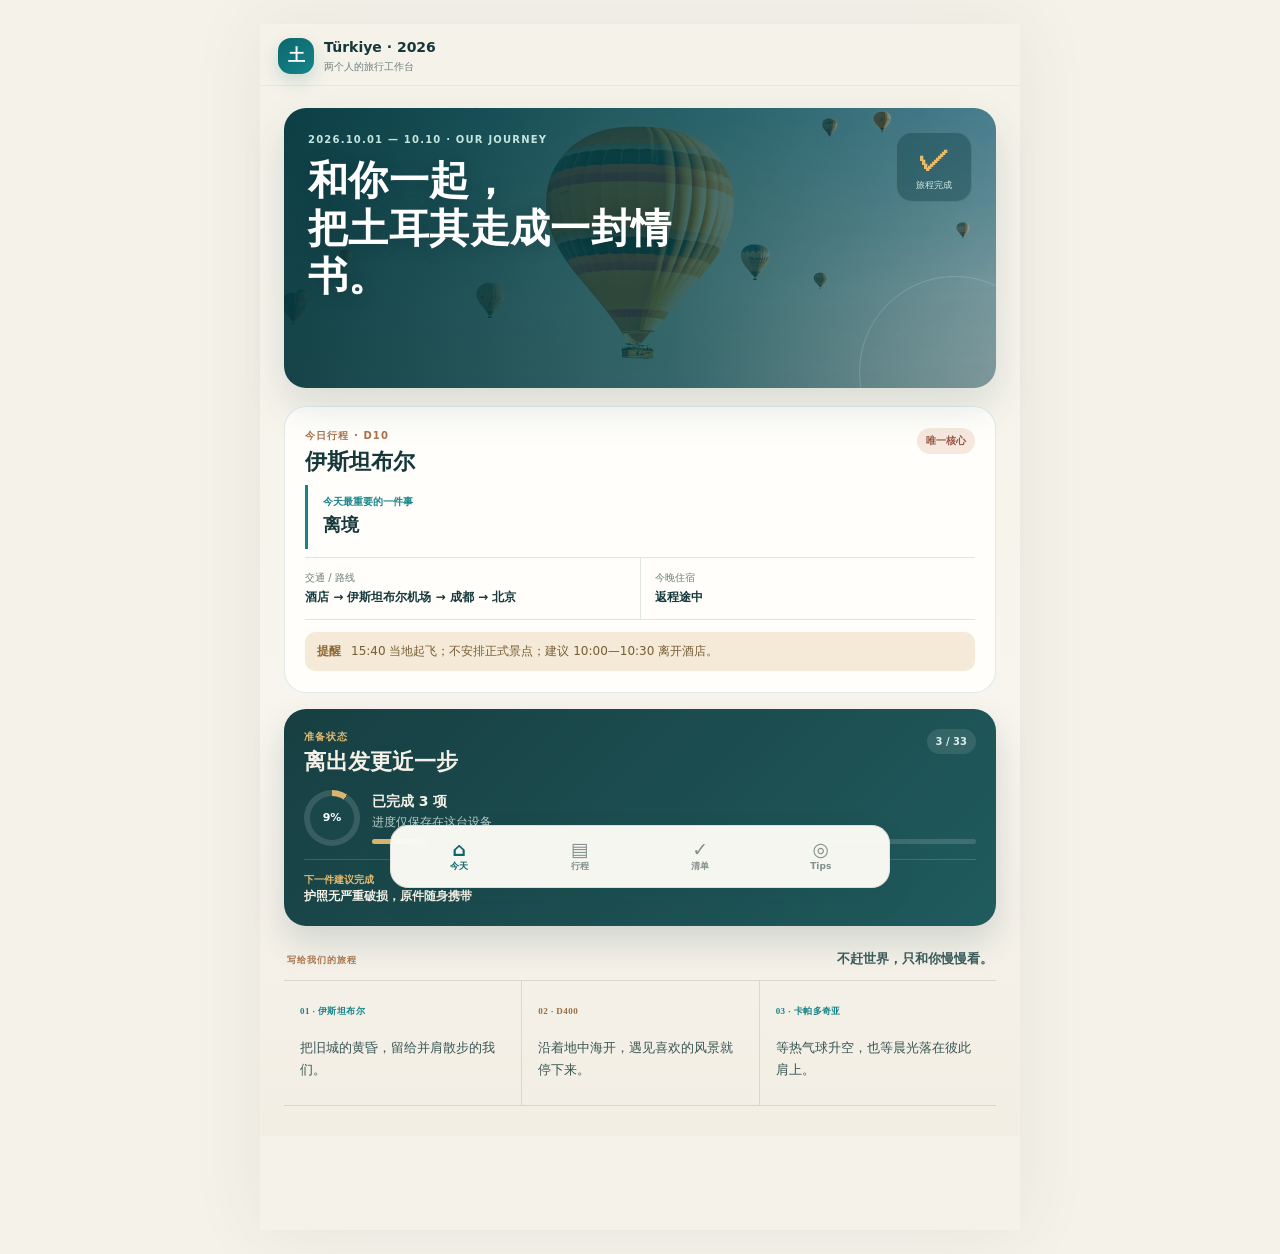
==== index.html @ 15853352 "Redesign Türkiye trip planner" ====
<!doctype html>
<html lang="zh-CN"><head>
<meta charset="utf-8"><meta name="viewport" content="width=device-width,initial-scale=1,viewport-fit=cover"><meta name="theme-color" content="#f7f3eb">
<meta name="description" content="2026 国庆土耳其双人旅行途中使用的行程、清单与随身资料工具。"><link rel="manifest" href="manifest.webmanifest"><link rel="stylesheet" href="styles.css?v=6">
<title>土耳其 2026 · 旅行工作台</title></head><body><main>
<header class="top"><div class="brand"><span class="brand-mark">土</span><div><strong>Türkiye · 2026</strong><small>两个人的旅行工作台</small></div></div></header>
<section class="screen active" id="screen-today"><div class="section">
  <div class="hero"><div class="hero-top"><div><p class="hero-kicker">2026.10.01 — 10.10 · OUR JOURNEY</p><h1>和你一起，<br>把土耳其走成一封情书。</h1></div><div class="countdown"><b id="days-left">—</b><span id="countdown-label">距出发</span></div></div></div>
  <div class="panel today-card"><div class="panel-head"><div><p class="eyebrow" id="focus-kicker">出发前预览 · D1</p><h2 id="focus-city">伊斯坦布尔</h2></div><span class="tag must">唯一核心</span></div><div class="core"><small>今天最重要的一件事</small><strong id="focus-core">初见伊斯坦布尔 + 蓝色清真寺</strong></div><div class="facts"><div class="fact"><small>交通 / 路线</small><strong id="focus-route">北京 → 伊斯坦布尔</strong></div><div class="fact"><small>今晚住宿</small><strong id="focus-stay">伊斯坦布尔 · 酒店 TBD</strong></div></div><div class="alert"><b>提醒</b><span id="focus-note">07:20 北京首都 T3 起飞；约 12:50 当地落地。</span></div></div>
  <div class="panel prep-card"><div class="panel-head"><div><p class="eyebrow">准备状态</p><h2>离出发更近一步</h2></div><span class="tag" id="home-count">—</span></div><div class="progress-row"><div class="ring" id="home-ring" data-label="0%"></div><div class="progress-copy"><strong id="home-progress-text">正在计算</strong><small>进度仅保存在这台设备</small><div class="bar"><i id="home-bar"></i></div></div></div><div class="next-task"><small>下一件建议完成</small><b id="next-task">—</b></div></div>
  <section class="trip-notes" aria-label="我们想留下的旅程">
    <div class="trip-notes-head"><span>写给我们的旅程</span><b>不赶世界，只和你慢慢看。</b></div>
    <div class="romance-grid">
      <article class="romance-tile"><small>01 · 伊斯坦布尔</small><p>把旧城的黄昏，留给并肩散步的我们。</p></article>
      <article class="romance-tile"><small>02 · D400</small><p>沿着地中海开，遇见喜欢的风景就停下来。</p></article>
      <article class="romance-tile"><small>03 · 卡帕多奇亚</small><p>等热气球升空，也等晨光落在彼此肩上。</p></article>
    </div>
  </section>
</div></section>
<section class="screen" id="screen-itinerary"><div class="page-head itinerary-head"><p class="eyebrow">ITINERARY</p><h1>十天，慢慢走进土耳其</h1><p>点选日期查看当天风景、路线与玩法；每天只守住一个最重要的体验。</p></div><div class="day-tabs-wrap"><div class="day-tabs" id="day-tabs" aria-label="选择行程日期"></div></div><div class="itinerary-shell"><div id="itinerary-stage"></div></div></section>
<section class="screen" id="screen-checklist"><div class="page-head"><p class="eyebrow">BEFORE WE GO</p><h1>出发 Checklist</h1><p>可勾选、自动保存；高风险事项优先确认。</p></div><div class="toolbar"><button class="filter active" data-filter="all">全部</button><button class="filter" data-filter="pending">只看未完成</button><button class="filter" id="expand-all">全部展开</button></div><div class="check-wrap"><div class="panel check-progress"><div class="progress-row"><div class="ring" id="check-ring" data-label="0%"></div><div class="progress-copy"><strong id="check-progress-text">—</strong><small id="check-summary">—</small><div class="bar"><i id="check-bar"></i></div></div></div></div><div id="check-groups"></div></div></section>
<section class="screen" id="screen-info"><div class="page-head"><p class="eyebrow">POCKET GUIDE</p><h1>Tips</h1><p>现金、网络、租车、天气和所有待确认事项。</p></div><div class="toolbar" id="tip-filters"></div><div class="tips-wrap"><div id="tips-list"></div><div class="panel"><div class="panel-head"><div><p class="eyebrow">逐项敲定</p><h2>出发前待确认</h2></div><span class="tag tbd" id="tbd-status">0 / 15</span></div><div class="tbd-list" id="tbd-list"></div></div></div></section>
<nav class="bottom-nav" aria-label="主要导航"><button class="nav-btn active" data-screen="today"><span>⌂</span>今天</button><button class="nav-btn" data-screen="itinerary"><span>▤</span>行程</button><button class="nav-btn" data-screen="checklist"><span>✓</span>清单</button><button class="nav-btn" data-screen="info"><span>◎</span>Tips</button></nav>
</main><div class="toast" id="toast">已复制</div><script src="app.js?v=6"></script></body></html>
---- styles.css ----
:root{--paper:#f7f3eb;--card:#fffdf8;--ink:#172f35;--muted:#6f7d7e;--line:#dfe3dd;--sea:#075d67;--sea2:#0b7c82;--sky:#dff3f1;--clay:#bc6346;--danger:#a94332;--shadow:0 12px 35px rgba(26,54,57,.08)}
*{box-sizing:border-box}html{background:#e9eee9}body{margin:0;color:var(--ink);background:var(--paper);font:14px/1.55 system-ui,-apple-system,"PingFang SC","Microsoft YaHei",sans-serif;-webkit-tap-highlight-color:transparent}button{font:inherit;color:inherit;cursor:pointer}button,a{touch-action:manipulation}main{width:100%;max-width:760px;min-height:100vh;margin:auto;padding-bottom:94px;background:var(--paper);box-shadow:0 0 70px #28444818}.screen{display:none}.screen.active{display:block}.top{position:sticky;top:0;z-index:20;display:flex;justify-content:space-between;align-items:center;padding:max(12px,env(safe-area-inset-top)) 18px 10px;background:rgba(247,243,235,.92);backdrop-filter:blur(18px);border-bottom:1px solid #ffffff80}.brand{display:flex;align-items:center;gap:10px}.brand-mark{display:grid;place-items:center;width:34px;height:34px;border-radius:12px;color:white;background:var(--sea);font-size:17px;font-weight:800}.brand strong{display:block;font-size:14px}.brand small{display:block;color:var(--muted);font-size:10px}.status{padding:5px 9px;border-radius:999px;background:var(--sky);color:var(--sea);font-size:10px;font-weight:800}.section{padding:20px 16px}.hero{margin:6px 0 16px;padding:22px;border-radius:24px;color:white;background:linear-gradient(145deg,#075d67,#0a7578);box-shadow:0 18px 44px #075d6730}.hero-top{display:flex;justify-content:space-between;gap:12px}.hero-kicker{margin:0 0 8px;color:#bce2dd;font-size:11px;font-weight:800;letter-spacing:.08em}.hero h1{max-width:410px;margin:0;font:600 clamp(27px,7vw,39px)/1.18 Georgia,"Songti SC",serif}.countdown{flex:0 0 70px;padding-top:2px;text-align:right}.countdown b{display:block;font:700 32px Georgia,serif;color:#f6cf82}.countdown span{font-size:10px;color:#cce7e3}.tripline{display:flex;align-items:center;gap:8px;margin:22px 0 0;padding-top:17px;border-top:1px solid #ffffff31;color:#dceeed;font-size:11px;overflow:auto;white-space:nowrap}.tripline i{width:18px;height:1px;background:#79b7b3}.panel{margin:0 0 14px;padding:17px;border:1px solid #e8e3d8;border-radius:20px;background:var(--card);box-shadow:var(--shadow)}.panel-head{display:flex;align-items:start;justify-content:space-between;gap:12px;margin-bottom:14px}.eyebrow{margin:0 0 4px;color:var(--clay);font-size:10px;font-weight:900;letter-spacing:.11em}.panel h2,.page-head h1{margin:0;font:650 22px/1.25 Georgia,"Songti SC",serif}.tag{display:inline-flex;align-items:center;gap:5px;padding:5px 9px;border-radius:999px;background:#edf2ed;color:#54706d;font-size:10px;font-weight:800}.tag.must{background:#f7e5dc;color:#9e422f}.tag.high{background:#f8edce;color:#8a6523}.tag.optional{background:#edf0ed;color:#65736f}.tag.tbd{background:#fff1c9;color:#855e12;border:1px solid #e9ca76}.core{padding:14px 15px;border-radius:15px;background:var(--sky)}.core small{display:block;color:var(--sea2);font-size:10px;font-weight:900}.core strong{display:block;margin-top:3px;font-size:17px}.facts{display:grid;grid-template-columns:1fr 1fr;gap:9px;margin-top:11px}.fact{min-width:0;padding:11px 12px;border-radius:13px;background:#f3f1ea}.fact small{display:block;color:var(--muted);font-size:10px}.fact strong{display:block;margin-top:3px;font-size:12px;white-space:nowrap;overflow:hidden;text-overflow:ellipsis}.alert{display:flex;gap:10px;margin-top:11px;padding:11px 12px;border-radius:13px;background:#fff2dc;color:#75551c;font-size:12px}.alert b{flex:none}.progress-row{display:flex;align-items:center;gap:12px}.ring{--p:0;display:grid;place-items:center;flex:0 0 56px;height:56px;border-radius:50%;background:conic-gradient(var(--sea2) calc(var(--p)*1%),#e4e8e3 0)}.ring:after{content:attr(data-label);display:grid;place-items:center;width:44px;height:44px;border-radius:50%;background:var(--card);font-size:11px;font-weight:900}.progress-copy{flex:1}.progress-copy strong{font-size:14px}.progress-copy small{display:block;color:var(--muted)}.bar{height:5px;margin-top:8px;border-radius:99px;background:#e4e8e3;overflow:hidden}.bar i{display:block;height:100%;background:var(--sea2);transition:width .2s}.next-task{margin-top:13px;padding-top:12px;border-top:1px solid var(--line);font-size:12px}.next-task small{display:block;color:var(--clay);font-size:10px;font-weight:900}.quick-grid{display:grid;grid-template-columns:repeat(3,1fr);gap:9px}.quick-button{min-height:74px;padding:12px 8px;border:0;border-radius:16px;background:var(--card);box-shadow:var(--shadow);text-align:center}.quick-button span{display:block;font-size:21px}.quick-button b{display:block;margin-top:5px;font-size:11px}.page-head{padding:22px 18px 13px}.page-head p{margin:7px 0 0;color:var(--muted);font-size:12px}.day-list{padding:0 12px 18px}.day-card{margin:0 0 10px;border:1px solid #e5e2d9;border-radius:18px;background:var(--card);overflow:hidden}.day-summary{width:100%;display:grid;grid-template-columns:48px 1fr auto;align-items:center;gap:10px;padding:14px;border:0;background:transparent;text-align:left}.day-no{display:grid;place-items:center;width:44px;height:44px;border-radius:14px;background:var(--sky);color:var(--sea);font-weight:900}.day-title{min-width:0}.day-title b{display:block;font-size:14px}.day-title small{display:block;margin-top:2px;color:var(--muted);font-size:10px;white-space:nowrap;overflow:hidden;text-overflow:ellipsis;max-width:240px}.chev{color:var(--muted);transition:transform .2s}.day-card.open .chev{transform:rotate(180deg)}.day-detail{display:none;padding:0 14px 15px}.day-card.open .day-detail{display:block}.mini-core{padding:12px;border-radius:13px;background:#f3f1ea}.mini-core small{color:var(--clay);font-size:9px;font-weight:900}.mini-core b{display:block}.chips{display:flex;flex-wrap:wrap;gap:7px;margin-top:11px}.stay{margin-top:12px;color:var(--muted);font-size:11px}.route-map{margin:8px 0 18px;padding:15px;overflow:hidden;border-radius:18px;background:#113f46;color:white}.sea-label{color:#8cc7c3}.route-scroll{display:flex;align-items:center;gap:7px;overflow:auto;padding-bottom:3px}.route-stop{flex:none;padding:7px 10px;border-radius:10px;background:#ffffff15;font-size:10px}.route-arrow{color:#79b7b3}.toolbar{position:sticky;top:57px;z-index:10;display:flex;gap:8px;padding:8px 12px;background:rgba(247,243,235,.94);backdrop-filter:blur(15px);overflow:auto}.filter{flex:none;padding:8px 12px;border:1px solid #d9ddd6;border-radius:999px;background:var(--card);font-size:11px;font-weight:800}.filter.active{color:white;background:var(--sea);border-color:var(--sea)}.check-wrap{padding:5px 12px 20px}.check-progress{margin-bottom:12px}.check-group{margin-bottom:10px;border:1px solid #e4e2da;border-radius:17px;background:var(--card);overflow:hidden}.group-head{width:100%;display:flex;align-items:center;justify-content:space-between;padding:14px;border:0;background:transparent;text-align:left;font-weight:850}.group-head span{color:var(--muted);font-size:10px}.group-items{border-top:1px solid #ece9e1}.check-item{display:flex;align-items:start;gap:11px;padding:12px 14px;border-bottom:1px solid #efede7}.check-item:last-child{border:0}.check-item.hidden{display:none}.check-item input{position:absolute;opacity:0}.checkbox{display:grid;place-items:center;flex:0 0 22px;height:22px;margin-top:1px;border:1.5px solid #b9c4bf;border-radius:7px;color:transparent}.check-item input:checked+.checkbox{color:white;background:var(--sea2);border-color:var(--sea2)}.check-text{font-size:12px}.check-item input:checked~.check-text{text-decoration:line-through;color:#91a09b}.risk{margin-left:5px;color:var(--danger);font-size:9px;font-weight:900}.tips-wrap{padding:5px 12px 22px}.tip{margin-bottom:10px;padding:16px;border:1px solid #e5e2d9;border-radius:18px;background:var(--card)}.tip-top{display:flex;align-items:center;justify-content:space-between;gap:10px}.tip h3{margin:6px 0 7px;font-size:15px}.tip p{margin:0;color:#526766;font-size:12px;line-height:1.75}.tip-actions{display:flex;gap:6px}.icon-btn{width:34px;height:34px;border:0;border-radius:11px;background:#f0f1eb}.icon-btn.saved{color:#b66e24;background:#fff0d5}.tbd-list{display:grid;gap:8px}.tbd-row{display:flex;gap:9px;padding:11px 12px;border-radius:13px;background:#fff7e1;font-size:11px}.tbd-row b{color:#a27620}.quote{margin:16px 0 0;padding:17px;border-radius:17px;color:white;background:var(--clay);font:italic 15px/1.7 Georgia,"Songti SC",serif}.bottom-nav{position:fixed;z-index:30;left:50%;bottom:0;transform:translateX(-50%);width:100%;max-width:760px;display:grid;grid-template-columns:repeat(4,1fr);padding:7px 8px max(7px,env(safe-area-inset-bottom));border-top:1px solid #e2e4dd;background:rgba(255,253,248,.96);backdrop-filter:blur(20px)}.nav-btn{padding:6px 3px;border:0;background:transparent;color:#81908c;font-size:9px;font-weight:800}.nav-btn span{display:block;font-size:19px;line-height:1.1}.nav-btn.active{color:var(--sea)}.empty{padding:24px;text-align:center;color:var(--muted)}.toast{position:fixed;z-index:50;left:50%;bottom:92px;transform:translate(-50%,18px);padding:9px 15px;border-radius:999px;color:white;background:#183a3d;opacity:0;pointer-events:none;transition:.2s}.toast.show{opacity:1;transform:translate(-50%,0)}
@media(min-width:760px){body{padding:24px 0}.bottom-nav{bottom:12px;border:1px solid #dde1db;border-radius:18px;box-shadow:var(--shadow);max-width:500px}.day-title small{max-width:500px}.section{padding-left:24px;padding-right:24px}}@media(prefers-reduced-motion:reduce){*{scroll-behavior:auto!important;transition:none!important}}

/* Refined home visual system */
:root{--paper:#f5f2e9;--card:#fffefa;--ink:#16383b;--muted:#6d7f7c;--line:#dfe5df;--sea:#0b676c;--sea2:#168489;--sky:#e5f2ef;--clay:#a8734d;--sand:#f4ead7;--gold:#e7bb6d;--shadow:0 12px 32px rgba(22,56,59,.065)}
html{background:#e8ece7}main{box-shadow:0 0 70px #28444814}.top{justify-content:flex-start;padding:max(13px,env(safe-area-inset-top)) 18px 11px;background:rgba(245,242,233,.92);border-bottom-color:rgba(22,56,59,.06)}
.brand-mark{width:36px;height:36px;border-radius:13px;background:linear-gradient(145deg,var(--sea),var(--sea2));box-shadow:0 7px 18px rgba(11,103,108,.18)}
.section{padding-top:22px;padding-bottom:30px}.hero{position:relative;overflow:hidden;margin:4px 0 15px;padding:24px;border-radius:26px;background:radial-gradient(circle at 92% 5%,rgba(231,187,109,.2),transparent 30%),linear-gradient(145deg,#0a5d63,#0d7779);box-shadow:0 16px 38px rgba(11,103,108,.16)}
.hero:after{content:"";position:absolute;right:-55px;bottom:-80px;width:190px;height:190px;border:1px solid rgba(255,255,255,.1);border-radius:50%}.hero-top,.tripline{position:relative;z-index:1}.hero-top{gap:16px}.hero-kicker{margin-bottom:9px;color:#c4e5df;font-size:10px;letter-spacing:.12em}.hero h1{max-width:430px;font-size:clamp(28px,7vw,40px);line-height:1.2;letter-spacing:.01em}
.countdown{flex-basis:76px;align-self:flex-start;padding:9px 8px 8px;border:1px solid rgba(255,255,255,.13);border-radius:16px;background:rgba(255,255,255,.07);text-align:center}.countdown b{font-size:32px;line-height:1;color:var(--gold)}.countdown span{display:block;margin-top:5px;font-size:9px;color:#d5ece8}.tripline{margin-top:23px;padding-top:17px;border-top-color:rgba(255,255,255,.16);color:#e0f0ed;font-size:10px;scrollbar-width:none}.tripline::-webkit-scrollbar{display:none}.tripline i{flex:0 0 18px;background:#7fb8b4}
.panel{margin-bottom:12px;padding:18px;border-color:rgba(22,56,59,.08);background:var(--card);box-shadow:var(--shadow)}.hero+.panel{border-color:rgba(11,103,108,.13)}.tag.must{background:#f6e8de;color:#95533c}.core{background:linear-gradient(135deg,var(--sky),#edf7f4)}.facts{margin-top:10px}.fact{background:#f3f2ec}.alert{margin-top:10px;background:var(--sand);color:#765d35}.alert b{color:#8b6832}
.quick-button{min-height:72px;padding:11px 8px;border:1px solid rgba(22,56,59,.08);background:rgba(255,254,250,.8);box-shadow:none;transition:transform .18s,border-color .18s,background .18s}.quick-button:hover{transform:translateY(-2px);border-color:rgba(11,103,108,.22);background:#fff}.quick-button span{display:grid;place-items:center;width:27px;height:27px;margin:0 auto;border-radius:10px;background:var(--sky);color:var(--sea);font:800 12px Georgia,serif}.quick-button b{margin-top:7px}
.trip-principle{display:grid;grid-template-columns:auto 1fr;gap:13px;margin:14px 1px 0;padding:16px 17px;border:1px solid rgba(22,56,59,.09);border-left:3px solid var(--gold);border-radius:16px;background:rgba(255,254,250,.55)}.trip-principle>span{color:var(--clay);font-size:9px;font-weight:900;letter-spacing:.12em;white-space:nowrap}.trip-principle p{margin:0;color:#536b69;font:13px/1.75 Georgia,"Songti SC",serif}
@media(max-width:430px){.hero{padding:21px}.hero h1{font-size:29px}.countdown{flex-basis:68px}.facts{grid-template-columns:1fr}.trip-principle{grid-template-columns:1fr;gap:5px}}

.trip-notes{margin-top:14px}.trip-notes-head{display:flex;align-items:end;justify-content:space-between;gap:16px;margin-bottom:9px;padding:0 3px}.trip-notes-head span{color:var(--clay);font-size:9px;font-weight:900;letter-spacing:.12em}.trip-notes-head b{font:600 13px Georgia,"Songti SC",serif;color:#385b59}.romance-grid{display:grid;grid-template-columns:repeat(3,1fr);gap:9px}.romance-tile{position:relative;min-height:126px;margin:0;padding:15px 14px;border:1px solid rgba(22,56,59,.08);border-radius:17px;background:var(--card);overflow:hidden}.romance-tile:after{content:"";position:absolute;right:-22px;bottom:-24px;width:58px;height:58px;border:1px solid rgba(11,103,108,.09);border-radius:50%}.romance-tile small{color:var(--sea2);font:800 9px/1.2 Georgia,serif;letter-spacing:.05em}.romance-tile p{position:relative;z-index:1;margin:20px 0 0;color:#385553;font:600 13px/1.65 Georgia,"Songti SC",serif}.romance-tile:nth-child(2){background:#f3eee2}.romance-tile:nth-child(2) small{color:#9a6b3f}.romance-tile:nth-child(3){background:#eaf3ef}
@media(max-width:520px){.hero h1 br{display:none}.trip-notes-head{display:block}.trip-notes-head b{display:block;margin-top:4px}.romance-grid{grid-template-columns:1fr}.romance-tile{min-height:0;padding:14px 15px}.romance-tile p{margin-top:8px}}

/* Cappadocia photo by Musa Ortaç / Unsplash */
.hero{min-height:280px;display:flex;flex-direction:column;justify-content:space-between;background-image:linear-gradient(90deg,rgba(7,56,61,.92) 0%,rgba(7,70,73,.78) 54%,rgba(7,70,73,.42) 100%),url("assets/cappadocia-hero.jpg");background-position:center 48%;background-size:cover}.hero:after{border-color:rgba(255,255,255,.16)}.hero h1{text-shadow:0 2px 18px rgba(0,0,0,.2)}.countdown{background:rgba(8,55,59,.34);backdrop-filter:blur(8px)}
@media(max-width:430px){.hero{min-height:260px;background-position:center 45%}.hero h1{font-size:28px}}

/* Immersive daily itinerary */
.itinerary-head{padding-bottom:16px}.itinerary-head h1{font-size:28px}.day-tabs-wrap{position:sticky;top:57px;z-index:18;padding:9px 12px;background:rgba(245,242,233,.94);backdrop-filter:blur(16px);border-top:1px solid rgba(22,56,59,.05);border-bottom:1px solid rgba(22,56,59,.08)}.day-tabs{display:flex;gap:7px;overflow-x:auto;scrollbar-width:none;scroll-snap-type:x proximity}.day-tabs::-webkit-scrollbar{display:none}.date-tab{flex:0 0 82px;scroll-snap-align:center;padding:9px 8px;border:1px solid rgba(22,56,59,.09);border-radius:14px;background:var(--card);text-align:left;transition:.2s}.date-tab small,.date-tab b,.date-tab span{display:block}.date-tab small{color:var(--clay);font:800 9px Georgia,serif}.date-tab b{margin-top:2px;font:700 13px Georgia,serif}.date-tab span{margin-top:3px;color:var(--muted);font-size:9px;white-space:nowrap;overflow:hidden;text-overflow:ellipsis}.date-tab.active{color:#fff;background:var(--sea);border-color:var(--sea);box-shadow:0 9px 22px rgba(11,103,108,.2);transform:translateY(-1px)}.date-tab.active small{color:var(--gold)}.date-tab.active span{color:#c9e2df}.itinerary-shell{padding:13px 12px 28px}.day-feature{display:grid;grid-template-columns:minmax(0,1.02fr) minmax(0,.98fr);border:1px solid rgba(22,56,59,.09);border-radius:24px;background:var(--card);box-shadow:0 18px 45px rgba(22,56,59,.08);overflow:hidden}.day-gallery{position:relative;min-height:600px;background:#244}.day-gallery>img{position:absolute;inset:0;width:100%;height:100%;object-fit:cover}.gallery-shade{position:absolute;inset:0;background:linear-gradient(180deg,rgba(8,42,45,.04) 40%,rgba(8,42,45,.75) 100%)}.gallery-caption{position:absolute;z-index:2;left:22px;right:22px;bottom:50px;color:#fff}.gallery-caption small,.gallery-caption strong{display:block}.gallery-caption small{color:#f2ce8b;font:800 10px Georgia,serif;letter-spacing:.08em}.gallery-caption strong{margin-top:5px;font:600 24px/1.25 Georgia,"Songti SC",serif}.gallery-arrow{position:absolute;z-index:3;top:50%;width:38px;height:38px;border:1px solid rgba(255,255,255,.35);border-radius:50%;color:#fff;background:rgba(8,42,45,.28);backdrop-filter:blur(8px);font-size:25px;line-height:1}.gallery-arrow.prev{left:14px}.gallery-arrow.next{right:14px}.gallery-dots{position:absolute;z-index:3;left:22px;bottom:22px;display:flex;gap:6px}.gallery-dots button{width:7px;height:7px;padding:0;border:0;border-radius:99px;background:rgba(255,255,255,.45);transition:.2s}.gallery-dots button.active{width:24px;background:#fff}.day-story{padding:26px 24px}.day-story>h2{margin:2px 0 17px;font:650 31px/1.18 Georgia,"Songti SC",serif}.day-core{padding:14px 15px;border-radius:15px;background:var(--sky)}.day-core small,.day-core strong{display:block}.day-core small{color:var(--sea2);font-size:9px;font-weight:900}.day-core strong{margin-top:4px;font-size:16px}.priority-tags{display:flex;flex-wrap:wrap;gap:6px;margin:12px 0 16px}.play-card{padding:15px;border:1px solid var(--line);border-radius:16px;background:#faf8f2}.play-card>small{color:var(--clay);font-size:9px;font-weight:900;letter-spacing:.12em}.play-card p{display:grid;grid-template-columns:22px 1fr;gap:8px;margin:12px 0 0;color:#516765;font-size:11px;line-height:1.65}.play-card p b{color:#b47c50;font:700 10px Georgia,serif}.journey-facts{display:grid;gap:8px;margin-top:14px}.journey-facts div{padding:11px 12px;border-radius:13px;background:#f1f0ea}.journey-facts small,.journey-facts b{display:block}.journey-facts small{color:var(--muted);font-size:9px}.journey-facts b{margin-top:3px;font-size:11px;line-height:1.45}.day-reminder{display:grid;gap:4px;margin-top:9px;padding:11px 12px;border-radius:13px;background:var(--sand);color:#735c38;font-size:10px;line-height:1.55}.day-reminder b{color:#8d6631}.day-switch{display:flex;align-items:center;justify-content:space-between;margin-top:17px;padding-top:14px;border-top:1px solid var(--line)}.day-switch button{border:0;background:none;color:var(--sea);font-size:10px;font-weight:800}.day-switch button:disabled{opacity:.25}.day-switch span{color:var(--muted);font:10px Georgia,serif}
@media(max-width:680px){.day-feature{grid-template-columns:1fr}.day-gallery{min-height:420px}.day-story{padding:22px 18px}.gallery-caption strong{font-size:22px}}@media(max-width:430px){.day-tabs-wrap{top:57px}.date-tab{flex-basis:76px}.day-gallery{min-height:340px}.itinerary-shell{padding-left:10px;padding-right:10px}.day-story>h2{font-size:28px}}

/* 待确认事项：点击后以绿色完成态保留，方便继续核对内容。 */
.tbd-row{align-items:center;border:1px solid transparent;cursor:pointer;transition:background .2s,border-color .2s,color .2s}.tbd-row input{position:absolute;opacity:0;pointer-events:none}.tbd-check{display:grid;place-items:center;flex:0 0 22px;height:22px;border:1.5px solid #d2b968;border-radius:7px;color:transparent;font-weight:900;transition:.2s}.tbd-copy{flex:1}.tbd-row small{flex:none;color:#3f7659;font-size:9px;font-weight:900}.tbd-row.confirmed{border-color:#c9dfcf;background:#edf6ef;color:#507061}.tbd-row.confirmed .tbd-check{border-color:#4f8a65;background:#4f8a65;color:white}.tbd-row.confirmed .tbd-copy{text-decoration:line-through;text-decoration-thickness:1px;text-decoration-color:#8eb19a}.tbd-row:focus-within{outline:2px solid #6c9d7b;outline-offset:2px}

/* 首页：用杂志式层级替代重复的卡片堆叠。 */
#screen-today .section{padding-top:18px;background:linear-gradient(180deg,#f5f2e9 0%,#f8f5ee 58%,#f2eee4 100%)}
#screen-today .hero{margin-bottom:18px;border-radius:22px;box-shadow:0 18px 42px rgba(18,63,66,.13)}
.today-card{padding:21px 20px;border-radius:22px;box-shadow:none}.today-card .panel-head{margin-bottom:10px}.today-card .core{padding:9px 0 11px 15px;border-left:3px solid var(--sea2);border-radius:0;background:transparent}.today-card .core strong{font:650 18px/1.4 Georgia,"Songti SC",serif}.today-card .facts{grid-template-columns:1fr 1fr;gap:0;margin-top:8px;border-top:1px solid var(--line);border-bottom:1px solid var(--line)}.today-card .fact{padding:12px 14px 12px 0;border-radius:0;background:transparent}.today-card .fact+ .fact{padding-left:14px;border-left:1px solid var(--line)}.today-card .alert{margin-top:12px;padding:10px 12px;border-radius:10px;background:#f5ead7}
.prep-card{margin-top:16px;padding:20px;border:0;border-radius:22px;color:#f5f1e7;background:linear-gradient(135deg,#173f42,#205b5d);box-shadow:0 16px 34px rgba(23,63,66,.16)}.prep-card .eyebrow,.prep-card .next-task small{color:#e5bd72}.prep-card .tag{color:#d9eeea;background:rgba(255,255,255,.1)}.prep-card .ring{background:conic-gradient(#d8b66e calc(var(--p)*1%),rgba(255,255,255,.14) 0)}.prep-card .ring:after{background:#1a4749;color:white}.prep-card .progress-copy small{color:#b9cfca}.prep-card .bar{background:rgba(255,255,255,.14)}.prep-card .bar i{background:#d8b66e}.prep-card .next-task{border-top-color:rgba(255,255,255,.15)}
.trip-notes{margin-top:24px}.trip-notes-head{margin-bottom:12px}.romance-grid{gap:0;border-top:1px solid rgba(22,56,59,.13);border-bottom:1px solid rgba(22,56,59,.13)}.romance-tile,.romance-tile:nth-child(2),.romance-tile:nth-child(3){min-height:124px;padding:18px 16px;border:0;border-radius:0;background:transparent}.romance-tile+.romance-tile{border-left:1px solid rgba(22,56,59,.13)}.romance-tile:after{display:none}.romance-tile p{margin-top:17px;font-weight:500}
@media(max-width:520px){.today-card{padding:18px 16px}.today-card .facts{grid-template-columns:1fr}.today-card .fact+ .fact{padding-left:0;border-top:1px solid var(--line);border-left:0}.prep-card{padding:18px 16px}.romance-grid{display:block}.romance-tile,.romance-tile:nth-child(2),.romance-tile:nth-child(3){min-height:0;padding:16px 4px}.romance-tile+.romance-tile{border-top:1px solid rgba(22,56,59,.13);border-left:0}.romance-tile p{margin-top:7px}}
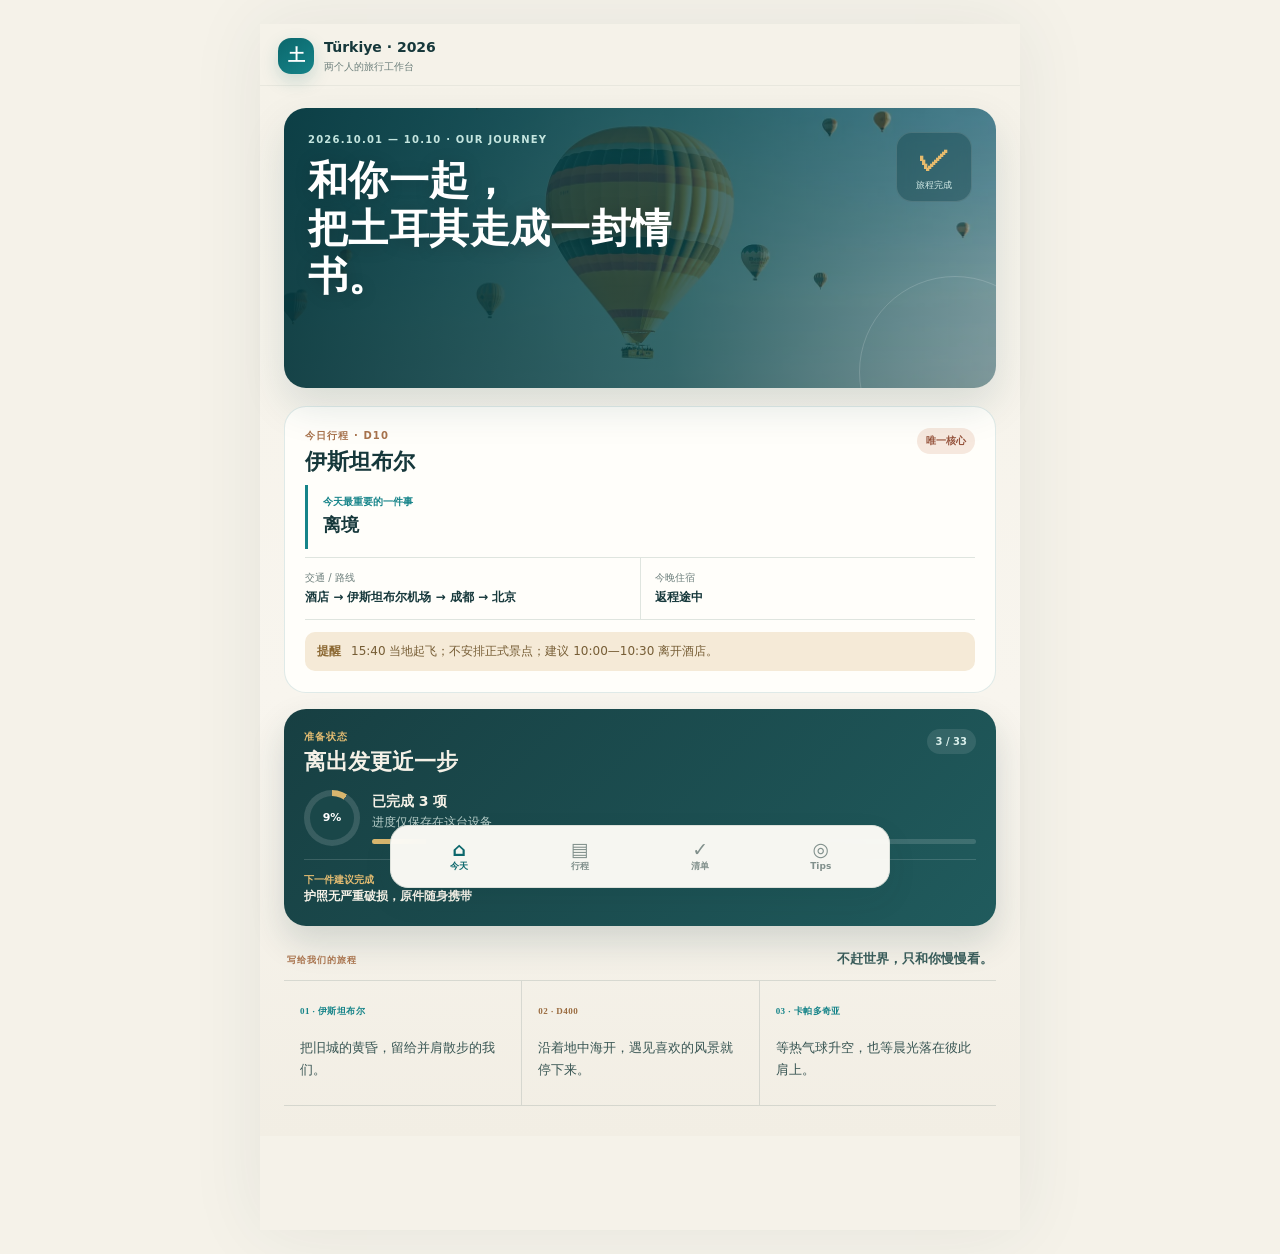
==== commit 65e9ee3e: "Optimize mobile image loading" ====
--- a/index.html
+++ b/index.html
@@ -1,7 +1,7 @@
 <!doctype html>
 <html lang="zh-CN"><head>
 <meta charset="utf-8"><meta name="viewport" content="width=device-width,initial-scale=1,viewport-fit=cover"><meta name="theme-color" content="#f7f3eb">
-<meta name="description" content="2026 国庆土耳其双人旅行途中使用的行程、清单与随身资料工具。"><link rel="manifest" href="manifest.webmanifest"><link rel="stylesheet" href="styles.css?v=6">
+<meta name="description" content="2026 国庆土耳其双人旅行途中使用的行程、清单与随身资料工具。"><link rel="manifest" href="manifest.webmanifest"><link rel="stylesheet" href="styles.css?v=8">
 <title>土耳其 2026 · 旅行工作台</title></head><body><main>
 <header class="top"><div class="brand"><span class="brand-mark">土</span><div><strong>Türkiye · 2026</strong><small>两个人的旅行工作台</small></div></div></header>
 <section class="screen active" id="screen-today"><div class="section">
@@ -17,9 +17,9 @@
     </div>
   </section>
 </div></section>
-<section class="screen" id="screen-itinerary"><div class="page-head itinerary-head"><p class="eyebrow">ITINERARY</p><h1>十天，慢慢走进土耳其</h1><p>点选日期查看当天风景、路线与玩法；每天只守住一个最重要的体验。</p></div><div class="day-tabs-wrap"><div class="day-tabs" id="day-tabs" aria-label="选择行程日期"></div></div><div class="itinerary-shell"><div id="itinerary-stage"></div></div></section>
+<section class="screen" id="screen-itinerary"><div class="page-head itinerary-head"><p class="eyebrow">ITINERARY</p><h1>十天，慢慢走进土耳其</h1><p>点选日期查看当天风景、路线与玩法；每天只守住一个最重要的体验。<a class="photo-credits" href="photo-credits.html" target="_blank">图片署名</a></p></div><div class="day-tabs-wrap"><div class="day-tabs" id="day-tabs" aria-label="选择行程日期"></div></div><div class="itinerary-shell"><div id="itinerary-stage"></div></div></section>
 <section class="screen" id="screen-checklist"><div class="page-head"><p class="eyebrow">BEFORE WE GO</p><h1>出发 Checklist</h1><p>可勾选、自动保存；高风险事项优先确认。</p></div><div class="toolbar"><button class="filter active" data-filter="all">全部</button><button class="filter" data-filter="pending">只看未完成</button><button class="filter" id="expand-all">全部展开</button></div><div class="check-wrap"><div class="panel check-progress"><div class="progress-row"><div class="ring" id="check-ring" data-label="0%"></div><div class="progress-copy"><strong id="check-progress-text">—</strong><small id="check-summary">—</small><div class="bar"><i id="check-bar"></i></div></div></div></div><div id="check-groups"></div></div></section>
 <section class="screen" id="screen-info"><div class="page-head"><p class="eyebrow">POCKET GUIDE</p><h1>Tips</h1><p>现金、网络、租车、天气和所有待确认事项。</p></div><div class="toolbar" id="tip-filters"></div><div class="tips-wrap"><div id="tips-list"></div><div class="panel"><div class="panel-head"><div><p class="eyebrow">逐项敲定</p><h2>出发前待确认</h2></div><span class="tag tbd" id="tbd-status">0 / 15</span></div><div class="tbd-list" id="tbd-list"></div></div></div></section>
 <nav class="bottom-nav" aria-label="主要导航"><button class="nav-btn active" data-screen="today"><span>⌂</span>今天</button><button class="nav-btn" data-screen="itinerary"><span>▤</span>行程</button><button class="nav-btn" data-screen="checklist"><span>✓</span>清单</button><button class="nav-btn" data-screen="info"><span>◎</span>Tips</button></nav>
-</main><div class="toast" id="toast">已复制</div><script src="app.js?v=6"></script></body></html>
+</main><div class="toast" id="toast">已复制</div><script src="app.js?v=10"></script></body></html>
 
--- a/styles.css
+++ b/styles.css
@@ -18,12 +18,12 @@
 @media(max-width:520px){.hero h1 br{display:none}.trip-notes-head{display:block}.trip-notes-head b{display:block;margin-top:4px}.romance-grid{grid-template-columns:1fr}.romance-tile{min-height:0;padding:14px 15px}.romance-tile p{margin-top:8px}}
 
 /* Cappadocia photo by Musa Ortaç / Unsplash */
-.hero{min-height:280px;display:flex;flex-direction:column;justify-content:space-between;background-image:linear-gradient(90deg,rgba(7,56,61,.92) 0%,rgba(7,70,73,.78) 54%,rgba(7,70,73,.42) 100%),url("assets/cappadocia-hero.jpg");background-position:center 48%;background-size:cover}.hero:after{border-color:rgba(255,255,255,.16)}.hero h1{text-shadow:0 2px 18px rgba(0,0,0,.2)}.countdown{background:rgba(8,55,59,.34);backdrop-filter:blur(8px)}
+.hero{min-height:280px;display:flex;flex-direction:column;justify-content:space-between;background-image:linear-gradient(90deg,rgba(7,56,61,.92) 0%,rgba(7,70,73,.78) 54%,rgba(7,70,73,.42) 100%),url("assets/cappadocia-hero.webp");background-position:center 48%;background-size:cover}.hero:after{border-color:rgba(255,255,255,.16)}.hero h1{text-shadow:0 2px 18px rgba(0,0,0,.2)}.countdown{background:rgba(8,55,59,.34);backdrop-filter:blur(8px)}
 @media(max-width:430px){.hero{min-height:260px;background-position:center 45%}.hero h1{font-size:28px}}
 
 /* Immersive daily itinerary */
 .itinerary-head{padding-bottom:16px}.itinerary-head h1{font-size:28px}.day-tabs-wrap{position:sticky;top:57px;z-index:18;padding:9px 12px;background:rgba(245,242,233,.94);backdrop-filter:blur(16px);border-top:1px solid rgba(22,56,59,.05);border-bottom:1px solid rgba(22,56,59,.08)}.day-tabs{display:flex;gap:7px;overflow-x:auto;scrollbar-width:none;scroll-snap-type:x proximity}.day-tabs::-webkit-scrollbar{display:none}.date-tab{flex:0 0 82px;scroll-snap-align:center;padding:9px 8px;border:1px solid rgba(22,56,59,.09);border-radius:14px;background:var(--card);text-align:left;transition:.2s}.date-tab small,.date-tab b,.date-tab span{display:block}.date-tab small{color:var(--clay);font:800 9px Georgia,serif}.date-tab b{margin-top:2px;font:700 13px Georgia,serif}.date-tab span{margin-top:3px;color:var(--muted);font-size:9px;white-space:nowrap;overflow:hidden;text-overflow:ellipsis}.date-tab.active{color:#fff;background:var(--sea);border-color:var(--sea);box-shadow:0 9px 22px rgba(11,103,108,.2);transform:translateY(-1px)}.date-tab.active small{color:var(--gold)}.date-tab.active span{color:#c9e2df}.itinerary-shell{padding:13px 12px 28px}.day-feature{display:grid;grid-template-columns:minmax(0,1.02fr) minmax(0,.98fr);border:1px solid rgba(22,56,59,.09);border-radius:24px;background:var(--card);box-shadow:0 18px 45px rgba(22,56,59,.08);overflow:hidden}.day-gallery{position:relative;min-height:600px;background:#244}.day-gallery>img{position:absolute;inset:0;width:100%;height:100%;object-fit:cover}.gallery-shade{position:absolute;inset:0;background:linear-gradient(180deg,rgba(8,42,45,.04) 40%,rgba(8,42,45,.75) 100%)}.gallery-caption{position:absolute;z-index:2;left:22px;right:22px;bottom:50px;color:#fff}.gallery-caption small,.gallery-caption strong{display:block}.gallery-caption small{color:#f2ce8b;font:800 10px Georgia,serif;letter-spacing:.08em}.gallery-caption strong{margin-top:5px;font:600 24px/1.25 Georgia,"Songti SC",serif}.gallery-arrow{position:absolute;z-index:3;top:50%;width:38px;height:38px;border:1px solid rgba(255,255,255,.35);border-radius:50%;color:#fff;background:rgba(8,42,45,.28);backdrop-filter:blur(8px);font-size:25px;line-height:1}.gallery-arrow.prev{left:14px}.gallery-arrow.next{right:14px}.gallery-dots{position:absolute;z-index:3;left:22px;bottom:22px;display:flex;gap:6px}.gallery-dots button{width:7px;height:7px;padding:0;border:0;border-radius:99px;background:rgba(255,255,255,.45);transition:.2s}.gallery-dots button.active{width:24px;background:#fff}.day-story{padding:26px 24px}.day-story>h2{margin:2px 0 17px;font:650 31px/1.18 Georgia,"Songti SC",serif}.day-core{padding:14px 15px;border-radius:15px;background:var(--sky)}.day-core small,.day-core strong{display:block}.day-core small{color:var(--sea2);font-size:9px;font-weight:900}.day-core strong{margin-top:4px;font-size:16px}.priority-tags{display:flex;flex-wrap:wrap;gap:6px;margin:12px 0 16px}.play-card{padding:15px;border:1px solid var(--line);border-radius:16px;background:#faf8f2}.play-card>small{color:var(--clay);font-size:9px;font-weight:900;letter-spacing:.12em}.play-card p{display:grid;grid-template-columns:22px 1fr;gap:8px;margin:12px 0 0;color:#516765;font-size:11px;line-height:1.65}.play-card p b{color:#b47c50;font:700 10px Georgia,serif}.journey-facts{display:grid;gap:8px;margin-top:14px}.journey-facts div{padding:11px 12px;border-radius:13px;background:#f1f0ea}.journey-facts small,.journey-facts b{display:block}.journey-facts small{color:var(--muted);font-size:9px}.journey-facts b{margin-top:3px;font-size:11px;line-height:1.45}.day-reminder{display:grid;gap:4px;margin-top:9px;padding:11px 12px;border-radius:13px;background:var(--sand);color:#735c38;font-size:10px;line-height:1.55}.day-reminder b{color:#8d6631}.day-switch{display:flex;align-items:center;justify-content:space-between;margin-top:17px;padding-top:14px;border-top:1px solid var(--line)}.day-switch button{border:0;background:none;color:var(--sea);font-size:10px;font-weight:800}.day-switch button:disabled{opacity:.25}.day-switch span{color:var(--muted);font:10px Georgia,serif}
-@media(max-width:680px){.day-feature{grid-template-columns:1fr}.day-gallery{min-height:420px}.day-story{padding:22px 18px}.gallery-caption strong{font-size:22px}}@media(max-width:430px){.day-tabs-wrap{top:57px}.date-tab{flex-basis:76px}.day-gallery{min-height:340px}.itinerary-shell{padding-left:10px;padding-right:10px}.day-story>h2{font-size:28px}}
+@media(max-width:680px){.hero{background-image:linear-gradient(90deg,rgba(7,56,61,.92) 0%,rgba(7,70,73,.78) 54%,rgba(7,70,73,.42) 100%),url("assets/cappadocia-hero-720.webp")}.day-feature{grid-template-columns:1fr}.day-gallery{min-height:420px}.day-story{padding:22px 18px}.gallery-caption strong{font-size:22px}}@media(max-width:430px){.day-tabs-wrap{top:57px}.date-tab{flex-basis:76px}.day-gallery{min-height:340px}.itinerary-shell{padding-left:10px;padding-right:10px}.day-story>h2{font-size:28px}}
 
 /* 待确认事项：点击后以绿色完成态保留，方便继续核对内容。 */
 .tbd-row{align-items:center;border:1px solid transparent;cursor:pointer;transition:background .2s,border-color .2s,color .2s}.tbd-row input{position:absolute;opacity:0;pointer-events:none}.tbd-check{display:grid;place-items:center;flex:0 0 22px;height:22px;border:1.5px solid #d2b968;border-radius:7px;color:transparent;font-weight:900;transition:.2s}.tbd-copy{flex:1}.tbd-row small{flex:none;color:#3f7659;font-size:9px;font-weight:900}.tbd-row.confirmed{border-color:#c9dfcf;background:#edf6ef;color:#507061}.tbd-row.confirmed .tbd-check{border-color:#4f8a65;background:#4f8a65;color:white}.tbd-row.confirmed .tbd-copy{text-decoration:line-through;text-decoration-thickness:1px;text-decoration-color:#8eb19a}.tbd-row:focus-within{outline:2px solid #6c9d7b;outline-offset:2px}
@@ -36,3 +36,5 @@
 .trip-notes{margin-top:24px}.trip-notes-head{margin-bottom:12px}.romance-grid{gap:0;border-top:1px solid rgba(22,56,59,.13);border-bottom:1px solid rgba(22,56,59,.13)}.romance-tile,.romance-tile:nth-child(2),.romance-tile:nth-child(3){min-height:124px;padding:18px 16px;border:0;border-radius:0;background:transparent}.romance-tile+.romance-tile{border-left:1px solid rgba(22,56,59,.13)}.romance-tile:after{display:none}.romance-tile p{margin-top:17px;font-weight:500}
 @media(max-width:520px){.today-card{padding:18px 16px}.today-card .facts{grid-template-columns:1fr}.today-card .fact+ .fact{padding-left:0;border-top:1px solid var(--line);border-left:0}.prep-card{padding:18px 16px}.romance-grid{display:block}.romance-tile,.romance-tile:nth-child(2),.romance-tile:nth-child(3){min-height:0;padding:16px 4px}.romance-tile+.romance-tile{border-top:1px solid rgba(22,56,59,.13);border-left:0}.romance-tile p{margin-top:7px}}
 
+.photo-credits{margin-left:7px;color:var(--sea2);font-size:10px;text-underline-offset:3px}
+
